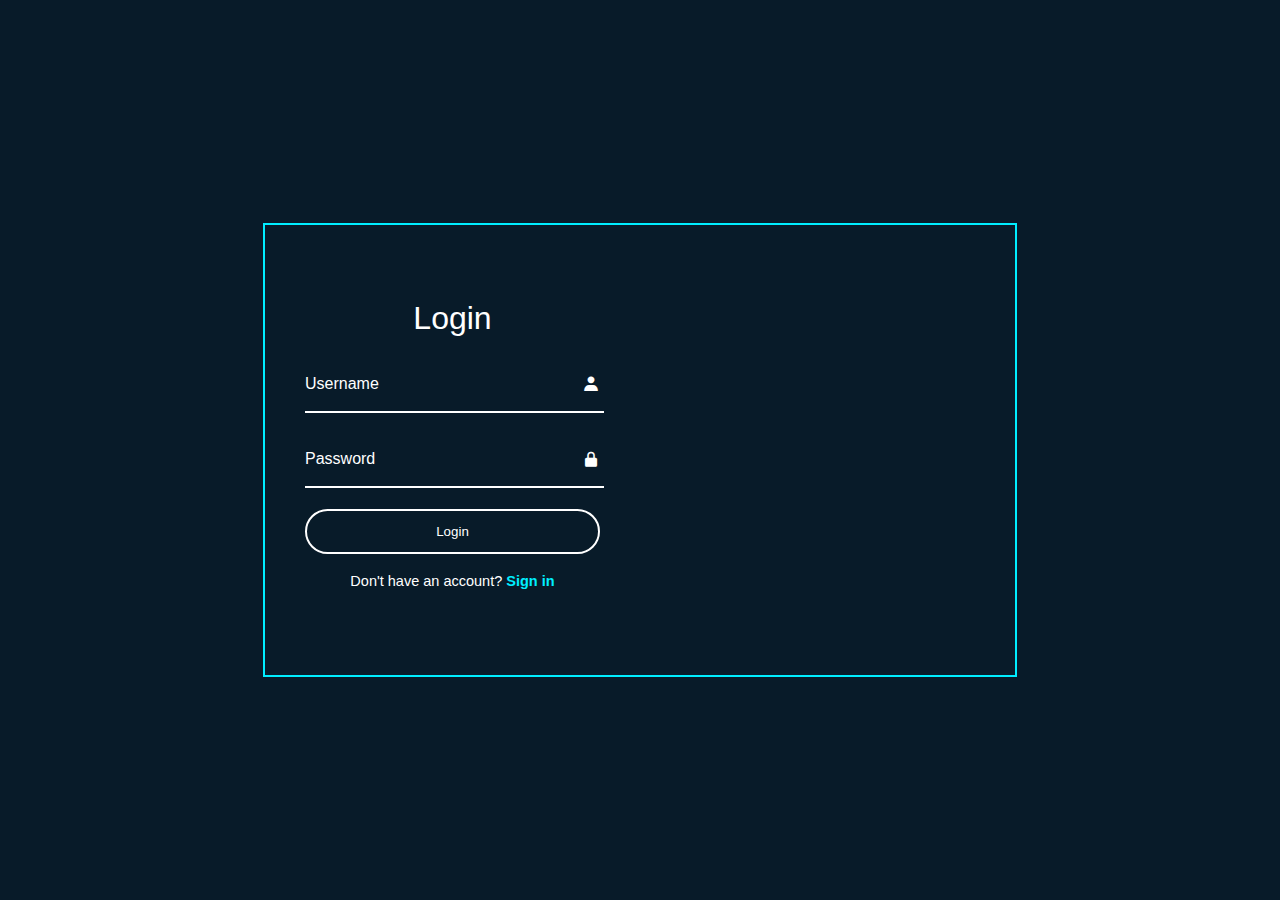
==== public/login.html @ 7e15ddf8 "Code frontend Login.html" ====
<!DOCTYPE html>
<html lang="en">
<head>
	<meta charset="UTF-8">
	<meta name="viewport" content="width=device-width, initial-scale=1.0">
	<title>Login</title>
	<link href="https://fonts.googleapis.com/css2?family=Poppins:wght@100;300;600&display=swap" rel="stylesheet">
	<link rel="stylesheet" type="text/css" href="https://cdnjs.cloudflare.com/ajax/libs/font-awesome/6.4.0/css/all.min.css">
	<link href='https://unpkg.com/boxicons@2.1.4/css/boxicons.min.css' rel='stylesheet'>
	<link rel="stylesheet" href="css/reset.css">
	<link rel="stylesheet" href="css/style_logreg.css">
	
</head>
<body>
	<div class="wrapper">
		<div class="form__box-login">
			<h2 class="form__box-login-header">Login</h2>
			<form action="#">
				<div class="input__box">
					<input type="text" required>
					<label>Username</label>
					<i class='bx bxs-user'></i>
				</div>
				<div class="input__box">
					<input type="Password" required>
					<label>Password</label>
					<i class='bx bxs-lock-alt' ></i>
				</div>
				<button type="submit" class="btn">Login</button>
				<div class="logreg__link">
					<p>Don't have an account? <a href="register.html" class="register__link">Sign in</a></p>
				</div>
			</form>
		</div>
	</div>
</body>
</html>
---- public/css/style_logreg.css ----
body {
  font-family: "Popins", sans-serif;
  font-size: 12px;
  width: 100%;
  min-height: 100vh;
  display: flex;
  align-items: center;
  justify-content: center;
  background-color: #081b29; }

.wrapper {
  width: 750px;
  height: 450px;
  background: transparent;
  border: 2px solid #0ef;
  position: relative; }

.form__box-login {
  position: absolute;
  top: 0;
  left: 0;
  padding: 0 40px;
  box-sizing: border-box;
  width: 50%;
  height: 100%;
  display: flex;
  flex-direction: column;
  justify-content: center; }
  .form__box-login-header {
    font-size: 32px;
    color: #fff;
    text-align: center; }
  .form__box-login .input__box {
    width: 100%;
    height: 50px;
    margin: 25px 0;
    position: relative; }
    .form__box-login .input__box input {
      width: 100%;
      height: 100%;
      border: none;
      outline: none;
      background: transparent;
      border-bottom: 2px solid #fff; }
    .form__box-login .input__box label, .form__box-login .input__box i {
      position: absolute;
      top: 50%;
      left: 0;
      transform: translateY(-50%);
      font-size: 16px;
      color: #fff;
      pointer-events: none; }
    .form__box-login .input__box i {
      font-size: 18px;
      right: 0;
      left: unset; }
  .form__box-login .btn {
    width: 100%;
    height: 45px;
    border-radius: 40px;
    border: 2px solid #fff;
    cursor: pointer;
    background: transparent;
    outline: none;
    color: #fff; }
  .form__box-login .logreg__link {
    font-size: 14.5px;
    color: #fff;
    text-align: center;
    margin: 20px 0 10px; }
    .form__box-login .logreg__link a {
      color: #0ef;
      text-decoration: none;
      font-weight: 600; }
      .form__box-login .logreg__link a:hover {
        text-decoration: underline; }

/*# sourceMappingURL=style_logreg.css.map */
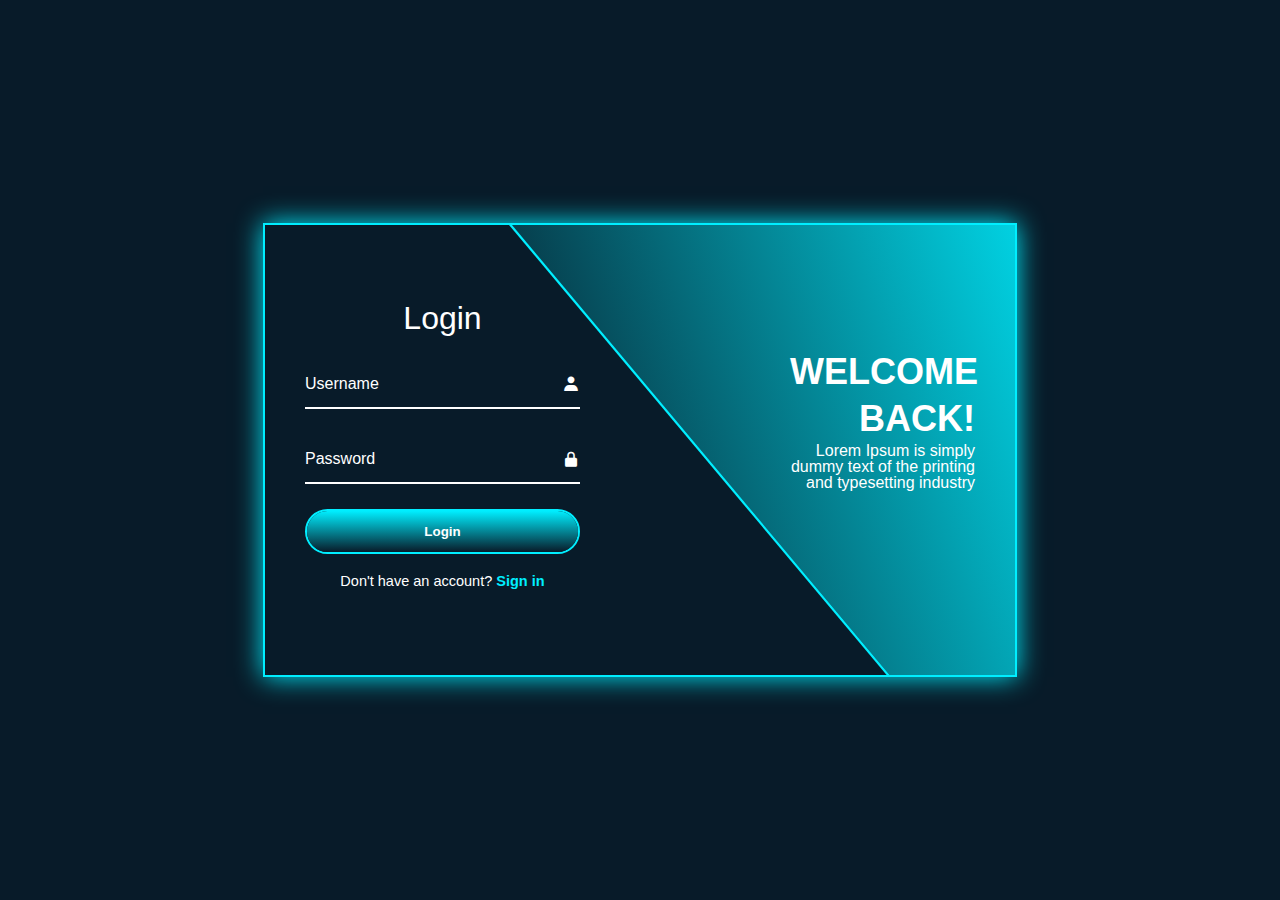
==== commit 960dad7e: "Code login.html rotate and shew" ====
--- a/public/login.html
+++ b/public/login.html
@@ -4,7 +4,7 @@
 	<meta charset="UTF-8">
 	<meta name="viewport" content="width=device-width, initial-scale=1.0">
 	<title>Login</title>
-	<link href="https://fonts.googleapis.com/css2?family=Poppins:wght@100;300;600&display=swap" rel="stylesheet">
+	<link href="https://fonts.googleapis.com/css2?family=Poppins:wght@100;300;500;600&display=swap" rel="stylesheet">
 	<link rel="stylesheet" type="text/css" href="https://cdnjs.cloudflare.com/ajax/libs/font-awesome/6.4.0/css/all.min.css">
 	<link href='https://unpkg.com/boxicons@2.1.4/css/boxicons.min.css' rel='stylesheet'>
 	<link rel="stylesheet" href="css/reset.css">
@@ -13,6 +13,7 @@
 </head>
 <body>
 	<div class="wrapper">
+		<span class="bg-animate"></span>
 		<div class="form__box-login">
 			<h2 class="form__box-login-header">Login</h2>
 			<form action="#">
@@ -32,6 +33,10 @@
 				</div>
 			</form>
 		</div>
+		<div class="info-text login">
+			<h2>Welcome Back!</h2>
+			<p>Lorem Ipsum is simply dummy text of the printing and typesetting industry</p>
+		</div>
 	</div>
 </body>
 </html>--- a/public/css/style_logreg.css
+++ b/public/css/style_logreg.css
@@ -13,13 +13,15 @@
   height: 450px;
   background: transparent;
   border: 2px solid #0ef;
-  position: relative; }
+  position: relative;
+  overflow: hidden;
+  box-shadow: 0 0 25px #0ef; }
 
 .form__box-login {
   position: absolute;
   top: 0;
   left: 0;
-  padding: 0 40px;
+  padding: 0 60px 0 40px;
   box-sizing: border-box;
   width: 50%;
   height: 100%;
@@ -40,8 +42,25 @@
       height: 100%;
       border: none;
       outline: none;
+      color: #fff;
+      font-size: 16px;
+      font-weight: 500;
+      padding-right: 25px;
+      box-sizing: border-box;
       background: transparent;
       border-bottom: 2px solid #fff; }
+      .form__box-login .input__box input:focus ~ label {
+        top: -5px;
+        color: #0ef;
+        font-size: 13px; }
+      .form__box-login .input__box input:valid ~ label {
+        top: -5px;
+        color: #0ef;
+        font-size: 13px; }
+      .form__box-login .input__box input:focus ~ i {
+        color: #0ef; }
+      .form__box-login .input__box input:valid ~ i {
+        color: #0ef; }
     .form__box-login .input__box label, .form__box-login .input__box i {
       position: absolute;
       top: 50%;
@@ -49,7 +68,8 @@
       transform: translateY(-50%);
       font-size: 16px;
       color: #fff;
-      pointer-events: none; }
+      pointer-events: none;
+      transition: .5s; }
     .form__box-login .input__box i {
       font-size: 18px;
       right: 0;
@@ -58,11 +78,27 @@
     width: 100%;
     height: 45px;
     border-radius: 40px;
-    border: 2px solid #fff;
+    border: 2px solid #0ef;
     cursor: pointer;
     background: transparent;
     outline: none;
-    color: #fff; }
+    color: #fff;
+    font-weight: 600;
+    position: relative;
+    z-index: 1;
+    overflow: hidden; }
+    .form__box-login .btn::before {
+      content: '';
+      position: absolute;
+      top: -100%;
+      left: 0;
+      background: linear-gradient(#081b29, #0ef, #081b29, #0ef);
+      width: 100%;
+      height: 300%;
+      z-index: -1;
+      transition: .5s; }
+    .form__box-login .btn:hover::before {
+      top: 0; }
   .form__box-login .logreg__link {
     font-size: 14.5px;
     color: #fff;
@@ -75,4 +111,38 @@
       .form__box-login .logreg__link a:hover {
         text-decoration: underline; }
 
+.info-text {
+  position: absolute;
+  width: 50%;
+  height: 100%;
+  top: 0;
+  display: flex;
+  flex-direction: column;
+  justify-content: center; }
+  .info-text.login {
+    right: 0;
+    text-align: right;
+    padding: 0 40px 60px 150px;
+    box-sizing: border-box; }
+  .info-text h2 {
+    font-size: 36px;
+    font-weight: 600;
+    color: #fff;
+    text-transform: uppercase;
+    line-height: 1.3; }
+  .info-text p {
+    font-size: 16px;
+    color: #fff; }
+
+.bg-animate {
+  position: absolute;
+  top: 0;
+  right: 0;
+  width: 850px;
+  height: 600px;
+  background: linear-gradient(45deg, #081b29, #0ef);
+  border-bottom: 3px solid #0ef;
+  transform: rotate(10deg) skewY(40deg);
+  transform-origin: bottom right; }
+
 /*# sourceMappingURL=style_logreg.css.map */
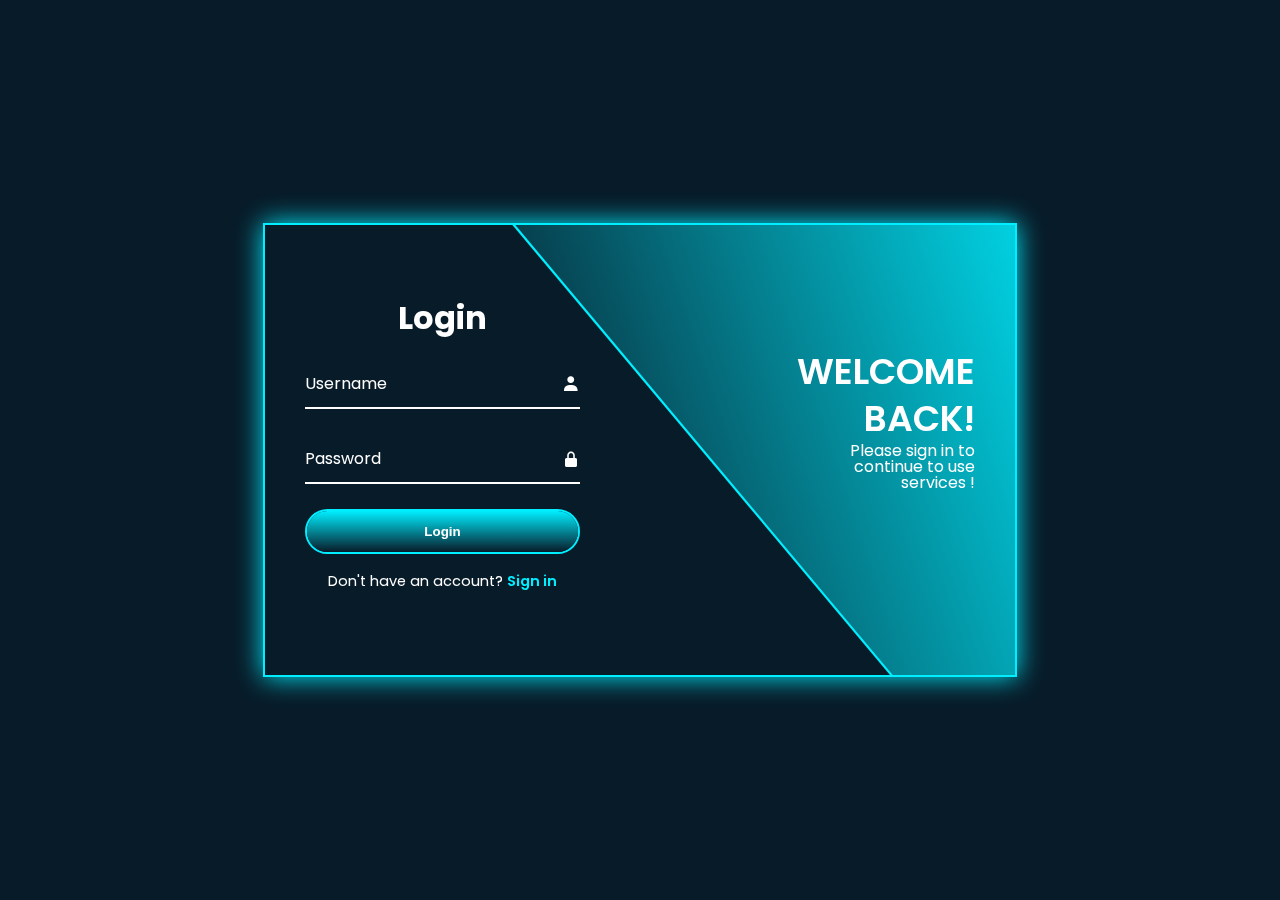
==== commit 2db83b37: "Coding register-login page" ====
--- a/public/login.html
+++ b/public/login.html
@@ -14,29 +14,77 @@
 <body>
 	<div class="wrapper">
 		<span class="bg-animate"></span>
-		<div class="form__box-login">
-			<h2 class="form__box-login-header">Login</h2>
+		<span class="bg-animate2"></span>
+		<div class="form-box form-box-login">
+			<h2 class="form-box-header form-box-header-login animation" style="--i:0">Login</h2>
 			<form action="#">
-				<div class="input__box">
+				<div class="form-group animation" style="--i:1">
 					<input type="text" required>
 					<label>Username</label>
 					<i class='bx bxs-user'></i>
 				</div>
-				<div class="input__box">
+				<div class="form-group animation" style="--i:2">
 					<input type="Password" required>
 					<label>Password</label>
 					<i class='bx bxs-lock-alt' ></i>
 				</div>
-				<button type="submit" class="btn">Login</button>
-				<div class="logreg__link">
-					<p>Don't have an account? <a href="register.html" class="register__link">Sign in</a></p>
+				<button type="submit" class="btn animation" style="--i:3">Login</button>
+				<div class="log-or-reg-link animation" style="--i:4">
+					<p>Don't have an account? <a href="google.com" class="register-link">Sign in</a></p>
 				</div>
 			</form>
 		</div>
-		<div class="info-text login">
-			<h2>Welcome Back!</h2>
-			<p>Lorem Ipsum is simply dummy text of the printing and typesetting industry</p>
+		<div class="info-text info-text-login">
+			<h2 class="animation" style="--i:0">Welcome Back!</h2>
+			<p class="animation" style="--i:1">Please sign in to continue to use services !</p>
+		</div>
+
+		<div class="form-box form-box-register">
+			<h2 class="form-box-header form-box-header-register">Sign Up</h2>
+			<form action="#">
+				<div class="form-group">
+					<input type="text" required>
+					<label>Username</label>
+					<i class='bx bxs-user'></i>
+				</div>
+				<div class="form-group">
+					<input type="password" required>
+					<label>Password</label>
+					<i class='bx bxs-lock' ></i>
+				</div>
+				<div class="form-group">
+					<input type="password" required>
+					<label>Re-Password</label>
+					<i class='bx bxs-lock' ></i>
+				</div>
+				<div class="form-group">
+					<input type="email" required>
+					<label>Email</label>
+					<i class='bx bxs-envelope'></i>
+				</div>
+				<button type="submit" class="btn">Register</button>
+				<div class="log-or-reg-link">
+					<p>Already have an account? <a href="google.com" class="login-link">Sign in</a></p>
+				</div>
+			</form>
+		</div>
+		<div class="info-text info-text-register">
+			<h2>Hello !</h2>
+			<p>Please sign up to use services !</p>
 		</div>
 	</div>
+	<script>
+		var wrapper = document.querySelector(".wrapper");
+		var loginLink = document.querySelector(".login-link");
+		var registerLink = document.querySelector(".register-link");
+		loginLink.addEventListener("click", (e)=>{
+			e.preventDefault()
+			wrapper.classList.remove('active');
+		})
+		registerLink.addEventListener("click", (e)=>{
+			e.preventDefault()
+			wrapper.classList.add('active');
+		})
+	</script>
 </body>
 </html>--- a/public/css/style_logreg.css
+++ b/public/css/style_logreg.css
@@ -1,5 +1,5 @@
 body {
-  font-family: "Popins", sans-serif;
+  font-family: "Poppins", sans-serif;
   font-size: 12px;
   width: 100%;
   min-height: 100vh;
@@ -17,27 +17,21 @@
   overflow: hidden;
   box-shadow: 0 0 25px #0ef; }
 
-.form__box-login {
+.form-box {
   position: absolute;
   top: 0;
-  left: 0;
-  padding: 0 60px 0 40px;
   box-sizing: border-box;
   width: 50%;
   height: 100%;
   display: flex;
   flex-direction: column;
   justify-content: center; }
-  .form__box-login-header {
-    font-size: 32px;
-    color: #fff;
-    text-align: center; }
-  .form__box-login .input__box {
+  .form-box .form-group {
     width: 100%;
     height: 50px;
     margin: 25px 0;
     position: relative; }
-    .form__box-login .input__box input {
+    .form-box .form-group input {
       width: 100%;
       height: 100%;
       border: none;
@@ -49,19 +43,19 @@
       box-sizing: border-box;
       background: transparent;
       border-bottom: 2px solid #fff; }
-      .form__box-login .input__box input:focus ~ label {
+      .form-box .form-group input:focus ~ label {
         top: -5px;
         color: #0ef;
         font-size: 13px; }
-      .form__box-login .input__box input:valid ~ label {
+      .form-box .form-group input:valid ~ label {
         top: -5px;
         color: #0ef;
         font-size: 13px; }
-      .form__box-login .input__box input:focus ~ i {
+      .form-box .form-group input:focus ~ i {
         color: #0ef; }
-      .form__box-login .input__box input:valid ~ i {
+      .form-box .form-group input:valid ~ i {
         color: #0ef; }
-    .form__box-login .input__box label, .form__box-login .input__box i {
+    .form-box .form-group label, .form-box .form-group i {
       position: absolute;
       top: 50%;
       left: 0;
@@ -70,11 +64,33 @@
       color: #fff;
       pointer-events: none;
       transition: .5s; }
-    .form__box-login .input__box i {
+    .form-box .form-group i {
       font-size: 18px;
       right: 0;
       left: unset; }
-  .form__box-login .btn {
+  .form-box-login {
+    left: 0;
+    padding: 0 60px 0 40px; }
+  .form-box-register {
+    right: 0;
+    padding: 0 40px 0 60px;
+    display: none; }
+    .form-box-register .form-group {
+      margin: 15px 0; }
+      .form-box-register .form-group input:focus ~ label {
+        top: 0;
+        color: #0ef;
+        font-size: 13px; }
+      .form-box-register .form-group input:valid ~ label {
+        top: 0;
+        color: #0ef;
+        font-size: 13px; }
+  .form-box-header {
+    font-size: 32px;
+    color: #fff;
+    text-align: center;
+    font-weight: bolder; }
+  .form-box .btn {
     width: 100%;
     height: 45px;
     border-radius: 40px;
@@ -87,7 +103,7 @@
     position: relative;
     z-index: 1;
     overflow: hidden; }
-    .form__box-login .btn::before {
+    .form-box .btn::before {
       content: '';
       position: absolute;
       top: -100%;
@@ -97,18 +113,18 @@
       height: 300%;
       z-index: -1;
       transition: .5s; }
-    .form__box-login .btn:hover::before {
+    .form-box .btn:hover::before {
       top: 0; }
-  .form__box-login .logreg__link {
+  .form-box .log-or-reg-link {
     font-size: 14.5px;
     color: #fff;
     text-align: center;
     margin: 20px 0 10px; }
-    .form__box-login .logreg__link a {
+    .form-box .log-or-reg-link a {
       color: #0ef;
       text-decoration: none;
       font-weight: 600; }
-      .form__box-login .logreg__link a:hover {
+      .form-box .log-or-reg-link a:hover {
         text-decoration: underline; }
 
 .info-text {
@@ -119,7 +135,7 @@
   display: flex;
   flex-direction: column;
   justify-content: center; }
-  .info-text.login {
+  .info-text-login {
     right: 0;
     text-align: right;
     padding: 0 40px 60px 150px;
@@ -133,10 +149,16 @@
   .info-text p {
     font-size: 16px;
     color: #fff; }
+  .info-text-register {
+    left: 0;
+    text-align: left;
+    padding: 0 150px 0px 40px;
+    box-sizing: border-box;
+    display: none; }
 
 .bg-animate {
   position: absolute;
-  top: 0;
+  top: -4px;
   right: 0;
   width: 850px;
   height: 600px;
@@ -145,4 +167,33 @@
   transform: rotate(10deg) skewY(40deg);
   transform-origin: bottom right; }
 
+.bg-animate2 {
+  position: absolute;
+  top: 100%;
+  left: 250px;
+  width: 850px;
+  height: 700px;
+  background: #081b29;
+  border-bottom: 3px solid #0ef;
+  transform: rotate(0) skewY(0);
+  transform-origin: bottom left; }
+
+.wrapper .form-box-login .animation, .wrapper .info-text-login .animation {
+  transform: translateX(0);
+  transition: .7s ease;
+  opacity: 1;
+  filter: blur(0px); }
+
+.wrapper.active .form-box-login .animation, .wrapper.active .info-text-login .animation {
+  transform: translateX(-120%);
+  transition-delay: calc(.1s * var(--i));
+  opacity: 0;
+  filter: blur(10px); }
+.wrapper.active .info-text-login .animation {
+  transform: translateX(120%); }
+.wrapper.active .bg-animate {
+  transform: rotate(0) skewY(0); }
+.wrapper.active .bg-animate2 {
+  transform: rotate(-11deg) skewY(-41deg); }
+
 /*# sourceMappingURL=style_logreg.css.map */
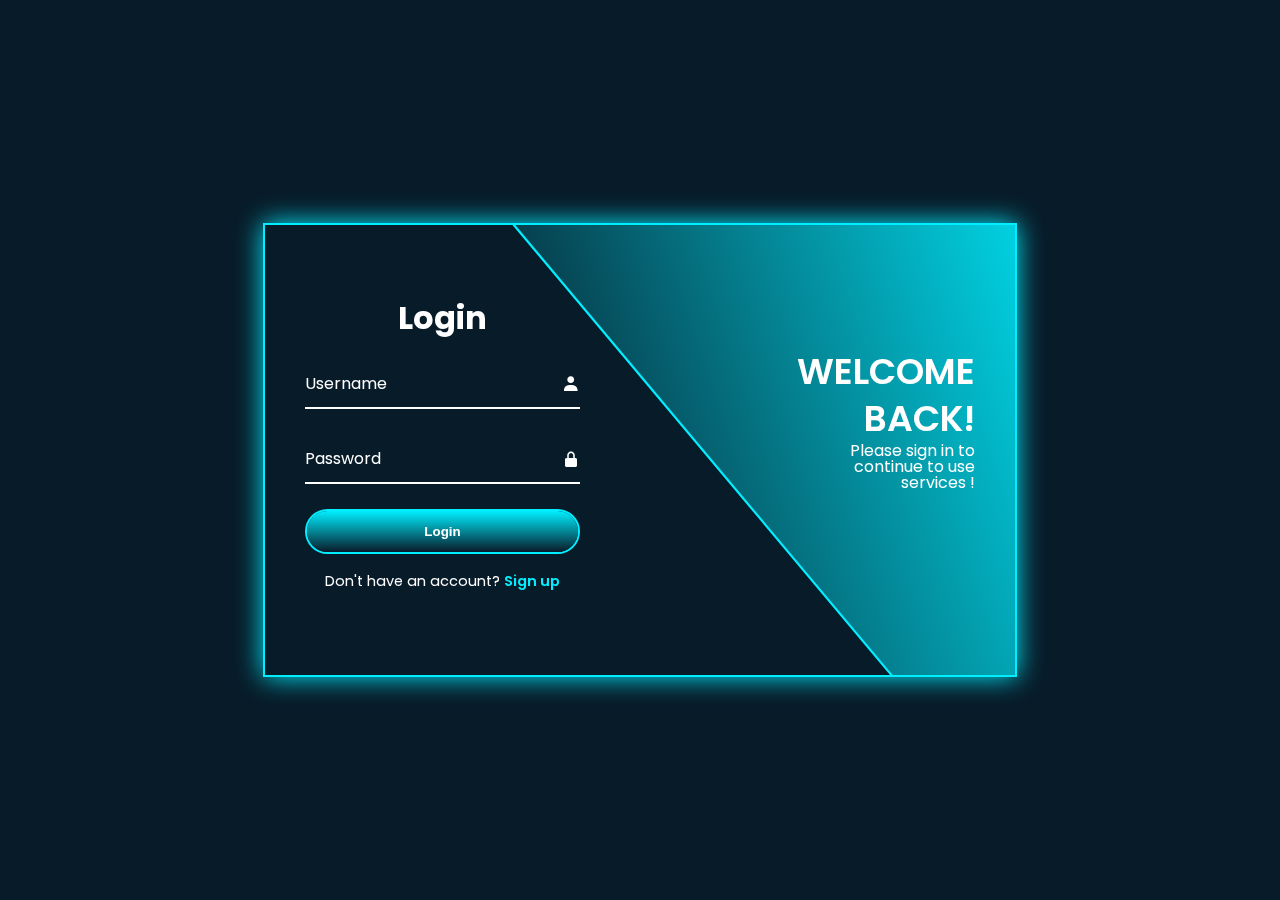
==== commit 3133723d: "Finish Login.html" ====
--- a/public/login.html
+++ b/public/login.html
@@ -16,61 +16,61 @@
 		<span class="bg-animate"></span>
 		<span class="bg-animate2"></span>
 		<div class="form-box form-box-login">
-			<h2 class="form-box-header form-box-header-login animation" style="--i:0">Login</h2>
+			<h2 class="form-box-header form-box-header-login animation" style="--i:0; --j:21;">Login</h2>
 			<form action="#">
-				<div class="form-group animation" style="--i:1">
+				<div class="form-group animation" style="--i:1; --j:22;">
 					<input type="text" required>
 					<label>Username</label>
 					<i class='bx bxs-user'></i>
 				</div>
-				<div class="form-group animation" style="--i:2">
+				<div class="form-group animation" style="--i:2; --j:23;">
 					<input type="Password" required>
 					<label>Password</label>
 					<i class='bx bxs-lock-alt' ></i>
 				</div>
-				<button type="submit" class="btn animation" style="--i:3">Login</button>
-				<div class="log-or-reg-link animation" style="--i:4">
-					<p>Don't have an account? <a href="google.com" class="register-link">Sign in</a></p>
+				<button type="submit" class="btn animation" style="--i:3; --j:24;">Login</button>
+				<div class="log-or-reg-link animation" style="--i:4; --j:25;">
+					<p>Don't have an account? <a href="google.com" class="register-link">Sign up</a></p>
 				</div>
 			</form>
 		</div>
 		<div class="info-text info-text-login">
-			<h2 class="animation" style="--i:0">Welcome Back!</h2>
-			<p class="animation" style="--i:1">Please sign in to continue to use services !</p>
+			<h2 class="animation" style="--i:0; --j:20;">Welcome Back!</h2>
+			<p class="animation" style="--i:1; --j:21;">Please sign in to continue to use services !</p>
 		</div>
 
 		<div class="form-box form-box-register">
-			<h2 class="form-box-header form-box-header-register">Sign Up</h2>
+			<h2 class="form-box-header form-box-header-register animation" style="--i:17; --j:0;">Sign Up</h2>
 			<form action="#">
-				<div class="form-group">
+				<div class="form-group animation" style="--i:18; --j:1;">
 					<input type="text" required>
 					<label>Username</label>
 					<i class='bx bxs-user'></i>
 				</div>
-				<div class="form-group">
+				<div class="form-group animation" style="--i:19; --j:2;">
 					<input type="password" required>
 					<label>Password</label>
 					<i class='bx bxs-lock' ></i>
 				</div>
-				<div class="form-group">
+				<div class="form-group animation" style="--i:20; --j:3;">
 					<input type="password" required>
 					<label>Re-Password</label>
 					<i class='bx bxs-lock' ></i>
 				</div>
-				<div class="form-group">
+				<div class="form-group animation" style="--i:21; --j:4;">
 					<input type="email" required>
 					<label>Email</label>
 					<i class='bx bxs-envelope'></i>
 				</div>
-				<button type="submit" class="btn">Register</button>
-				<div class="log-or-reg-link">
+				<button type="submit" class="btn animation" style="--i:22; --j:5;">Register</button>
+				<div class="log-or-reg-link animation" style="--i:23; --j:6;">
 					<p>Already have an account? <a href="google.com" class="login-link">Sign in</a></p>
 				</div>
 			</form>
 		</div>
 		<div class="info-text info-text-register">
-			<h2>Hello !</h2>
-			<p>Please sign up to use services !</p>
+			<h2 class="animation" style="--i:17; --j:0;">Hello !</h2>
+			<p class="animation" style="--i:18; --j:1;">Please sign up to use services !</p>
 		</div>
 	</div>
 	<script>
--- a/public/css/style_logreg.css
+++ b/public/css/style_logreg.css
@@ -73,8 +73,7 @@
     padding: 0 60px 0 40px; }
   .form-box-register {
     right: 0;
-    padding: 0 40px 0 60px;
-    display: none; }
+    padding: 0 40px 0 60px; }
     .form-box-register .form-group {
       margin: 15px 0; }
       .form-box-register .form-group input:focus ~ label {
@@ -153,8 +152,7 @@
     left: 0;
     text-align: left;
     padding: 0 150px 0px 40px;
-    box-sizing: border-box;
-    display: none; }
+    box-sizing: border-box; }
 
 .bg-animate {
   position: absolute;
@@ -165,7 +163,9 @@
   background: linear-gradient(45deg, #081b29, #0ef);
   border-bottom: 3px solid #0ef;
   transform: rotate(10deg) skewY(40deg);
-  transform-origin: bottom right; }
+  transform-origin: bottom right;
+  transition: 1.5s ease;
+  transition-delay: 1.6s; }
 
 .bg-animate2 {
   position: absolute;
@@ -174,26 +174,54 @@
   width: 850px;
   height: 700px;
   background: #081b29;
-  border-bottom: 3px solid #0ef;
+  border-top: 3px solid #0ef;
   transform: rotate(0) skewY(0);
-  transform-origin: bottom left; }
+  transform-origin: bottom left;
+  transition: 1.5s ease;
+  transition-delay: .5s; }
 
 .wrapper .form-box-login .animation, .wrapper .info-text-login .animation {
   transform: translateX(0);
   transition: .7s ease;
   opacity: 1;
-  filter: blur(0px); }
-
-.wrapper.active .form-box-login .animation, .wrapper.active .info-text-login .animation {
-  transform: translateX(-120%);
-  transition-delay: calc(.1s * var(--i));
+  filter: blur(0);
+  transition-delay: calc(.1s * var(--j)); }
+.wrapper .form-box-register .animation {
+  transform: translateX(120%);
   opacity: 0;
-  filter: blur(10px); }
-.wrapper.active .info-text-login .animation {
-  transform: translateX(120%); }
-.wrapper.active .bg-animate {
-  transform: rotate(0) skewY(0); }
-.wrapper.active .bg-animate2 {
-  transform: rotate(-11deg) skewY(-41deg); }
+  filter: blur(10px);
+  transition: .7s ease;
+  transition-delay: calc(.1s * var(--j)); }
+.wrapper .info-text-register {
+  pointer-events: none; }
+  .wrapper .info-text-register .animation {
+    transform: translateX(-120%);
+    opacity: 0;
+    filter: blur(10px);
+    transition: .7s ease;
+    transition-delay: calc(.1s * var(--j)); }
+
+.wrapper.active {
+  overflow: hidden; }
+  .wrapper.active .form-box-login .animation, .wrapper.active .info-text-login .animation {
+    transform: translateX(-120%);
+    opacity: 0;
+    filter: blur(10px);
+    transition-delay: calc(.1s * var(--i)); }
+  .wrapper.active .info-text-login .animation {
+    transform: translateX(120%); }
+  .wrapper.active .form-box-register, .wrapper.active .info-text-register {
+    pointer-events: auto; }
+    .wrapper.active .form-box-register .animation, .wrapper.active .info-text-register .animation {
+      transform: translateX(0);
+      opacity: 1;
+      filter: blur(0);
+      transition-delay: calc(.1s * var(--i)); }
+  .wrapper.active .bg-animate {
+    transform: rotate(0) skewY(0);
+    transition-delay: .5s; }
+  .wrapper.active .bg-animate2 {
+    transform: rotate(-11deg) skewY(-41deg);
+    transition-delay: 1.2s; }
 
 /*# sourceMappingURL=style_logreg.css.map */
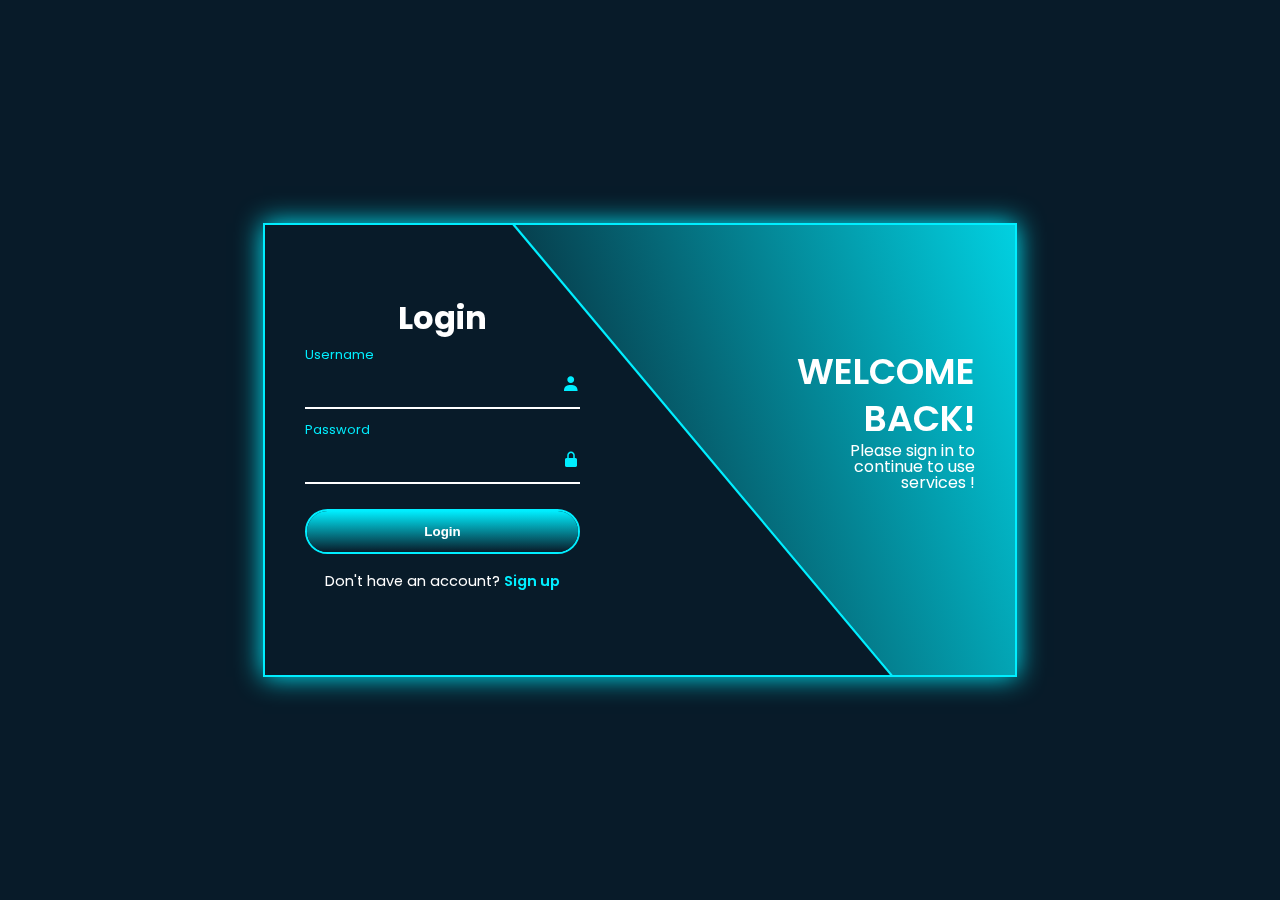
==== commit 48c24ebb: "Validator Form" ====
--- a/public/login.html
+++ b/public/login.html
@@ -17,15 +17,21 @@
 		<span class="bg-animate2"></span>
 		<div class="form-box form-box-login">
 			<h2 class="form-box-header form-box-header-login animation" style="--i:0; --j:21;">Login</h2>
-			<form action="#">
-				<div class="form-group animation" style="--i:1; --j:22;">
-					<input type="text" required>
-					<label>Username</label>
+			<form id="form-login" action="#">
+				<div class="form-group animation " style="--i:1; --j:22;">
+					<input id="username-login" type="text" name="username-login">
+					<label>
+						Username
+						<span class="form-message"></span>
+					</label>
 					<i class='bx bxs-user'></i>
 				</div>
 				<div class="form-group animation" style="--i:2; --j:23;">
-					<input type="Password" required>
-					<label>Password</label>
+					<input id="password-login" type="Password" name="password-login">
+					<label>
+						Password
+						<span class="form-message"></span>
+					</label>
 					<i class='bx bxs-lock-alt' ></i>
 				</div>
 				<button type="submit" class="btn animation" style="--i:3; --j:24;">Login</button>
@@ -41,28 +47,28 @@
 
 		<div class="form-box form-box-register">
 			<h2 class="form-box-header form-box-header-register animation" style="--i:17; --j:0;">Sign Up</h2>
-			<form action="#">
+			<form id="form-register" action="#">
 				<div class="form-group animation" style="--i:18; --j:1;">
-					<input type="text" required>
-					<label>Username</label>
+					<input id="username" type="text" required name="username">
+					<label>Username <span class="form-message"></span></label>
 					<i class='bx bxs-user'></i>
 				</div>
 				<div class="form-group animation" style="--i:19; --j:2;">
-					<input type="password" required>
-					<label>Password</label>
+					<input id="password" type="password" name="password" required>
+					<label>Password <span class="form-message"></span></label>
 					<i class='bx bxs-lock' ></i>
 				</div>
 				<div class="form-group animation" style="--i:20; --j:3;">
-					<input type="password" required>
-					<label>Re-Password</label>
+					<input id="repassword" type="password" name="repassword" required>
+					<label>Retype Password <span class="form-message"></span></label>
 					<i class='bx bxs-lock' ></i>
 				</div>
 				<div class="form-group animation" style="--i:21; --j:4;">
-					<input type="email" required>
-					<label>Email</label>
+					<input id="email" type="text" name="email" required>
+					<label>Email <span class="form-message"></span></label>
 					<i class='bx bxs-envelope'></i>
 				</div>
-				<button type="submit" class="btn animation" style="--i:22; --j:5;">Register</button>
+				<button type="submit" id="btn-submit" class="btn animation" style="--i:22; --j:5;">Register</button>
 				<div class="log-or-reg-link animation" style="--i:23; --j:6;">
 					<p>Already have an account? <a href="google.com" class="login-link">Sign in</a></p>
 				</div>
@@ -73,6 +79,7 @@
 			<p class="animation" style="--i:18; --j:1;">Please sign up to use services !</p>
 		</div>
 	</div>
+	<script src="js/validator.js"></script>
 	<script>
 		var wrapper = document.querySelector(".wrapper");
 		var loginLink = document.querySelector(".login-link");
@@ -85,6 +92,34 @@
 			e.preventDefault()
 			wrapper.classList.add('active');
 		})
+
+		Validator({
+			form:"#form-login",
+			errorSelector:".form-message",
+			rules:[
+				Validator.isRequired("#username-login"),
+				Validator.isRequired("#password-login")
+			],
+			onSubmit:function(data){
+				console.log(data)
+			}
+		});
+		Validator({
+			form:"#form-register",
+			errorSelector:".form-message",
+			rules:[
+				Validator.isRequired('#username'),
+				Validator.isRequired('#password'),
+				Validator.isMinLength("#password",6),
+				Validator.isComplex("#password"),
+				Validator.isRequired('#repassword'),
+				Validator.isMatch('#repassword',function(){
+					return document.querySelector("#form-register #password").value
+				}),
+				Validator.isRequired('#email'),
+				Validator.isEmail('#email')
+			]
+		})
 	</script>
 </body>
 </html>--- a/public/css/style_logreg.css
+++ b/public/css/style_logreg.css
@@ -6,7 +6,8 @@
   display: flex;
   align-items: center;
   justify-content: center;
-  background-color: #081b29; }
+  background-color: #081b29;
+}
 
 .wrapper {
   width: 750px;
@@ -15,7 +16,8 @@
   border: 2px solid #0ef;
   position: relative;
   overflow: hidden;
-  box-shadow: 0 0 25px #0ef; }
+  box-shadow: 0 0 25px #0ef;
+}
 
 .form-box {
   position: absolute;
@@ -25,106 +27,140 @@
   height: 100%;
   display: flex;
   flex-direction: column;
-  justify-content: center; }
-  .form-box .form-group {
-    width: 100%;
-    height: 50px;
-    margin: 25px 0;
-    position: relative; }
-    .form-box .form-group input {
-      width: 100%;
-      height: 100%;
-      border: none;
-      outline: none;
-      color: #fff;
-      font-size: 16px;
-      font-weight: 500;
-      padding-right: 25px;
-      box-sizing: border-box;
-      background: transparent;
-      border-bottom: 2px solid #fff; }
-      .form-box .form-group input:focus ~ label {
-        top: -5px;
-        color: #0ef;
-        font-size: 13px; }
-      .form-box .form-group input:valid ~ label {
-        top: -5px;
-        color: #0ef;
-        font-size: 13px; }
-      .form-box .form-group input:focus ~ i {
-        color: #0ef; }
-      .form-box .form-group input:valid ~ i {
-        color: #0ef; }
-    .form-box .form-group label, .form-box .form-group i {
-      position: absolute;
-      top: 50%;
-      left: 0;
-      transform: translateY(-50%);
-      font-size: 16px;
-      color: #fff;
-      pointer-events: none;
-      transition: .5s; }
-    .form-box .form-group i {
-      font-size: 18px;
-      right: 0;
-      left: unset; }
-  .form-box-login {
-    left: 0;
-    padding: 0 60px 0 40px; }
-  .form-box-register {
-    right: 0;
-    padding: 0 40px 0 60px; }
-    .form-box-register .form-group {
-      margin: 15px 0; }
-      .form-box-register .form-group input:focus ~ label {
-        top: 0;
-        color: #0ef;
-        font-size: 13px; }
-      .form-box-register .form-group input:valid ~ label {
-        top: 0;
-        color: #0ef;
-        font-size: 13px; }
-  .form-box-header {
-    font-size: 32px;
-    color: #fff;
-    text-align: center;
-    font-weight: bolder; }
-  .form-box .btn {
-    width: 100%;
-    height: 45px;
-    border-radius: 40px;
-    border: 2px solid #0ef;
-    cursor: pointer;
-    background: transparent;
-    outline: none;
-    color: #fff;
-    font-weight: 600;
-    position: relative;
-    z-index: 1;
-    overflow: hidden; }
-    .form-box .btn::before {
-      content: '';
-      position: absolute;
-      top: -100%;
-      left: 0;
-      background: linear-gradient(#081b29, #0ef, #081b29, #0ef);
-      width: 100%;
-      height: 300%;
-      z-index: -1;
-      transition: .5s; }
-    .form-box .btn:hover::before {
-      top: 0; }
-  .form-box .log-or-reg-link {
-    font-size: 14.5px;
-    color: #fff;
-    text-align: center;
-    margin: 20px 0 10px; }
-    .form-box .log-or-reg-link a {
-      color: #0ef;
-      text-decoration: none;
-      font-weight: 600; }
-      .form-box .log-or-reg-link a:hover {
-        text-decoration: underline; }
+  justify-content: center;
+}
+.form-box .form-group {
+  width: 100%;
+  height: 50px;
+  margin: 25px 0;
+  position: relative;
+}
+.form-box .form-group input {
+  width: 100%;
+  height: 100%;
+  border: none;
+  outline: none;
+  color: #fff;
+  font-size: 16px;
+  font-weight: 500;
+  padding-right: 25px;
+  box-sizing: border-box;
+  background: transparent !important;
+  border-bottom: 2px solid #fff;
+}
+.form-box .form-group input:focus ~ label {
+  top: -5px;
+  color: #0ef;
+  font-size: 13px;
+}
+.form-box .form-group input:valid ~ label {
+  top: -5px;
+  color: #0ef;
+  font-size: 13px;
+}
+.form-box .form-group input:focus ~ i {
+  color: #0ef;
+}
+.form-box .form-group input:valid ~ i {
+  color: #0ef;
+}
+.form-box .form-group input:-webkit-autofill, .form-box .form-group input :-webkit-autofill:hover, .form-box .form-group input :-webkit-autofill:focus, .form-box .form-group input :-webkit-autofill:active {
+  -webkit-background-clip: text;
+  -webkit-text-fill-color: #ffffff;
+  transition: background-color 5000s ease-in-out 0s;
+  box-shadow: inset 0 0 20px 20px rgba(35, 35, 35, 0.1607843137);
+}
+.form-box .form-group label, .form-box .form-group i {
+  position: absolute;
+  top: 50%;
+  left: 0;
+  transform: translateY(-50%);
+  font-size: 16px;
+  color: #fff;
+  pointer-events: none;
+  transition: 0.5s;
+}
+.form-box .form-group i {
+  font-size: 18px;
+  right: 0;
+  left: unset;
+}
+.form-box-login {
+  left: 0;
+  padding: 0 60px 0 40px;
+}
+.form-box-register {
+  right: 0;
+  padding: 0 40px 0 60px;
+}
+.form-box-register .form-group {
+  margin: 15px 0;
+}
+.form-box-register .form-group input:focus ~ label {
+  top: 0;
+  color: #0ef;
+  font-size: 13px;
+}
+.form-box-register .form-group input:valid ~ label {
+  top: 0;
+  color: #0ef;
+  font-size: 13px;
+}
+.form-box-header {
+  font-size: 32px;
+  color: #fff;
+  text-align: center;
+  font-weight: bolder;
+}
+.form-box .btn {
+  width: 100%;
+  height: 45px;
+  border-radius: 40px;
+  border: 2px solid #0ef;
+  cursor: pointer;
+  background: transparent;
+  outline: none;
+  color: #fff;
+  font-weight: 600;
+  position: relative;
+  z-index: 1;
+  overflow: hidden;
+}
+.form-box .btn::before {
+  content: "";
+  position: absolute;
+  top: -100%;
+  left: 0;
+  background: linear-gradient(#081b29, #0ef, #081b29, #0ef);
+  width: 100%;
+  height: 300%;
+  z-index: -1;
+  transition: 0.5s;
+}
+.form-box .btn:hover::before {
+  top: 0;
+}
+.form-box .log-or-reg-link {
+  font-size: 14.5px;
+  color: #fff;
+  text-align: center;
+  margin: 20px 0 10px;
+}
+.form-box .log-or-reg-link a {
+  color: #0ef;
+  text-decoration: none;
+  font-weight: 600;
+}
+.form-box .log-or-reg-link a:hover {
+  text-decoration: underline;
+}
+
+.form-group.animation.invalid input {
+  border-bottom-color: #e60a41;
+}
+.form-group.animation.invalid i, .form-group.animation.invalid label {
+  color: #e60a41 !important;
+}
 
 .info-text {
   position: absolute;
@@ -133,26 +169,31 @@
   top: 0;
   display: flex;
   flex-direction: column;
-  justify-content: center; }
-  .info-text-login {
-    right: 0;
-    text-align: right;
-    padding: 0 40px 60px 150px;
-    box-sizing: border-box; }
-  .info-text h2 {
-    font-size: 36px;
-    font-weight: 600;
-    color: #fff;
-    text-transform: uppercase;
-    line-height: 1.3; }
-  .info-text p {
-    font-size: 16px;
-    color: #fff; }
-  .info-text-register {
-    left: 0;
-    text-align: left;
-    padding: 0 150px 0px 40px;
-    box-sizing: border-box; }
+  justify-content: center;
+}
+.info-text-login {
+  right: 0;
+  text-align: right;
+  padding: 0 40px 60px 150px;
+  box-sizing: border-box;
+}
+.info-text h2 {
+  font-size: 36px;
+  font-weight: 600;
+  color: #fff;
+  text-transform: uppercase;
+  line-height: 1.3;
+}
+.info-text p {
+  font-size: 16px;
+  color: #fff;
+}
+.info-text-register {
+  left: 0;
+  text-align: left;
+  padding: 0 150px 0px 40px;
+  box-sizing: border-box;
+}
 
 .bg-animate {
   position: absolute;
@@ -165,7 +206,8 @@
   transform: rotate(10deg) skewY(40deg);
   transform-origin: bottom right;
   transition: 1.5s ease;
-  transition-delay: 1.6s; }
+  transition-delay: 1.6s;
+}
 
 .bg-animate2 {
   position: absolute;
@@ -178,50 +220,62 @@
   transform: rotate(0) skewY(0);
   transform-origin: bottom left;
   transition: 1.5s ease;
-  transition-delay: .5s; }
+  transition-delay: 0.5s;
+}
 
 .wrapper .form-box-login .animation, .wrapper .info-text-login .animation {
   transform: translateX(0);
-  transition: .7s ease;
+  transition: 0.7s ease;
   opacity: 1;
   filter: blur(0);
-  transition-delay: calc(.1s * var(--j)); }
+  transition-delay: calc(0.1s * var(--j));
+}
 .wrapper .form-box-register .animation {
   transform: translateX(120%);
   opacity: 0;
   filter: blur(10px);
-  transition: .7s ease;
-  transition-delay: calc(.1s * var(--j)); }
+  transition: 0.7s ease;
+  transition-delay: calc(0.1s * var(--j));
+}
 .wrapper .info-text-register {
-  pointer-events: none; }
-  .wrapper .info-text-register .animation {
-    transform: translateX(-120%);
-    opacity: 0;
-    filter: blur(10px);
-    transition: .7s ease;
-    transition-delay: calc(.1s * var(--j)); }
+  pointer-events: none;
+}
+.wrapper .info-text-register .animation {
+  transform: translateX(-120%);
+  opacity: 0;
+  filter: blur(10px);
+  transition: 0.7s ease;
+  transition-delay: calc(0.1s * var(--j));
+}
 
 .wrapper.active {
-  overflow: hidden; }
-  .wrapper.active .form-box-login .animation, .wrapper.active .info-text-login .animation {
-    transform: translateX(-120%);
-    opacity: 0;
-    filter: blur(10px);
-    transition-delay: calc(.1s * var(--i)); }
-  .wrapper.active .info-text-login .animation {
-    transform: translateX(120%); }
-  .wrapper.active .form-box-register, .wrapper.active .info-text-register {
-    pointer-events: auto; }
-    .wrapper.active .form-box-register .animation, .wrapper.active .info-text-register .animation {
-      transform: translateX(0);
-      opacity: 1;
-      filter: blur(0);
-      transition-delay: calc(.1s * var(--i)); }
-  .wrapper.active .bg-animate {
-    transform: rotate(0) skewY(0);
-    transition-delay: .5s; }
-  .wrapper.active .bg-animate2 {
-    transform: rotate(-11deg) skewY(-41deg);
-    transition-delay: 1.2s; }
+  overflow: hidden;
+}
+.wrapper.active .form-box-login .animation, .wrapper.active .info-text-login .animation {
+  transform: translateX(-120%);
+  opacity: 0;
+  filter: blur(10px);
+  transition-delay: calc(0.1s * var(--i));
+}
+.wrapper.active .info-text-login .animation {
+  transform: translateX(120%);
+}
+.wrapper.active .form-box-register, .wrapper.active .info-text-register {
+  pointer-events: auto;
+}
+.wrapper.active .form-box-register .animation, .wrapper.active .info-text-register .animation {
+  transform: translateX(0);
+  opacity: 1;
+  filter: blur(0);
+  transition-delay: calc(0.1s * var(--i));
+}
+.wrapper.active .bg-animate {
+  transform: rotate(0) skewY(0);
+  transition-delay: 0.5s;
+}
+.wrapper.active .bg-animate2 {
+  transform: rotate(-11deg) skewY(-41deg);
+  transition-delay: 1.2s;
+}
 
 /*# sourceMappingURL=style_logreg.css.map */
